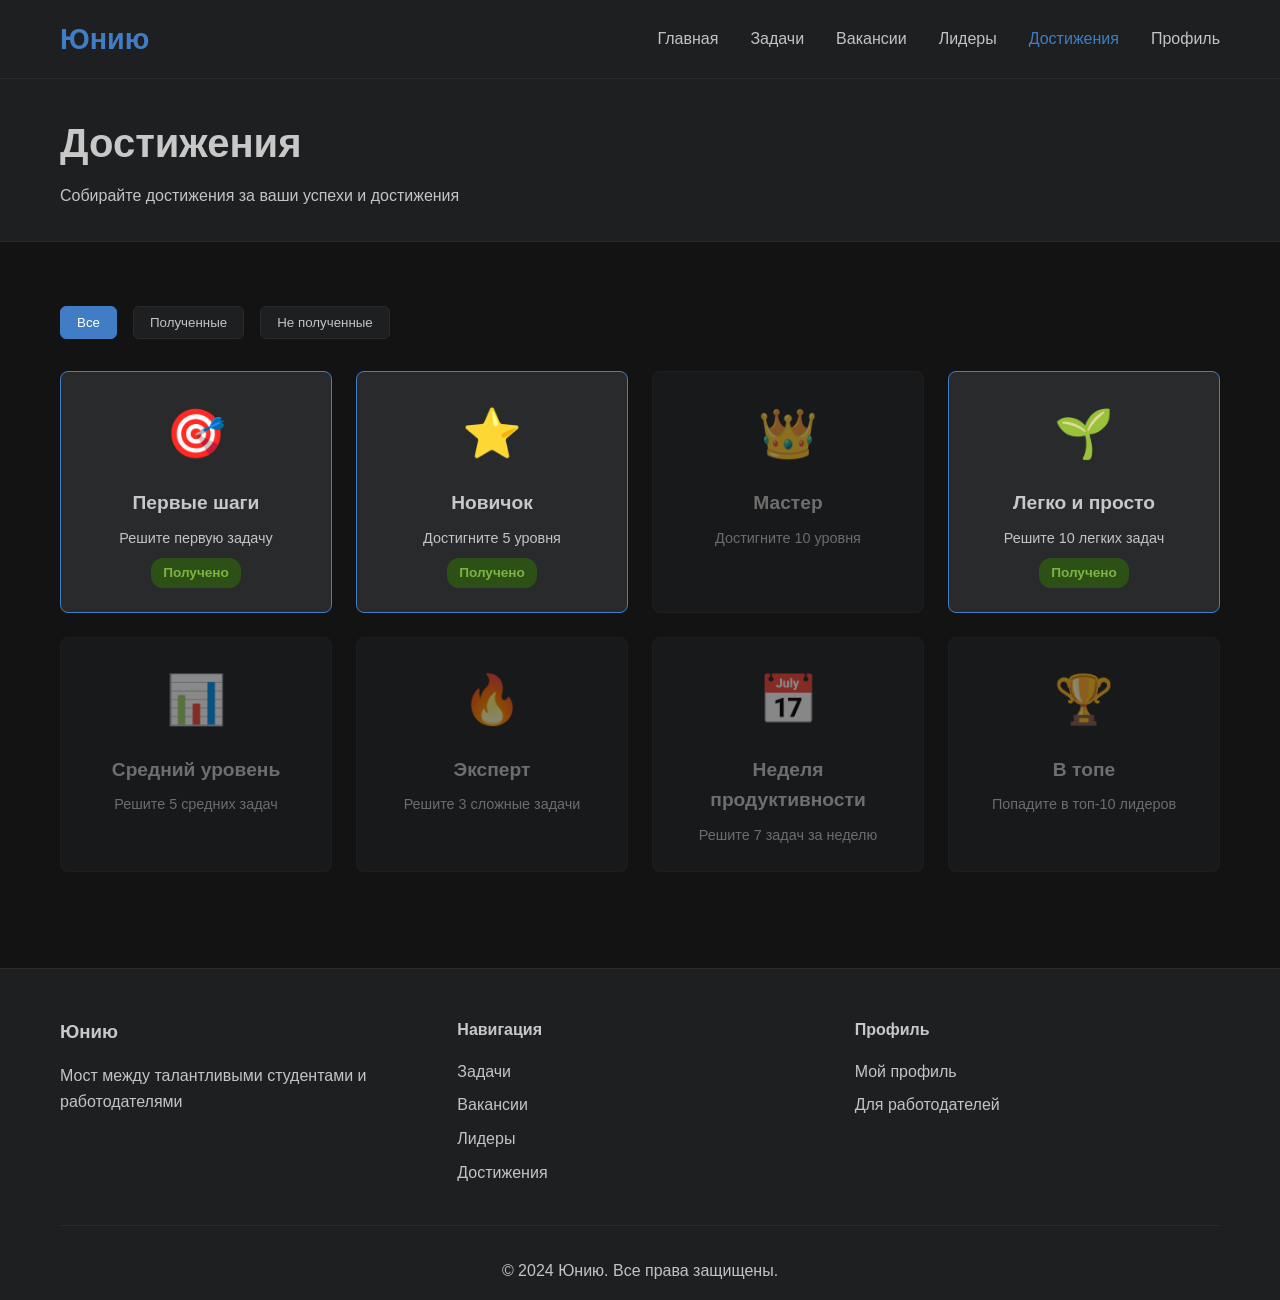
==== achievements.html @ 46f76412 "init commit" ====
<!DOCTYPE html>
<html lang="ru">
<head>
    <meta charset="UTF-8">
    <meta name="viewport" content="width=device-width, initial-scale=1.0">
    <title>Достижения - Юнию</title>
    <link rel="stylesheet" href="styles.css">
</head>
<body>
    <header class="header">
        <div class="container">
            <div class="header-content">
                <div class="logo">
                    <h1>Юнию</h1>
                </div>
                <nav class="nav">
                    <a href="index.html" class="nav-link">Главная</a>
                    <a href="tasks.html" class="nav-link">Задачи</a>
                    <a href="vacancies.html" class="nav-link">Вакансии</a>
                    <a href="leaderboard.html" class="nav-link">Лидеры</a>
                    <a href="achievements.html" class="nav-link active">Достижения</a>
                    <a href="profile.html" class="nav-link">Профиль</a>
                </nav>
            </div>
        </div>
    </header>

    <main>
        <div class="page-header">
            <div class="container">
                <h1>Достижения</h1>
                <p>Собирайте достижения за ваши успехи и достижения</p>
            </div>
        </div>

        <div class="content-section">
            <div class="container">
                <div class="leaderboard-filters">
                    <button class="filter-btn active" data-filter="all">Все</button>
                    <button class="filter-btn" data-filter="unlocked">Полученные</button>
                    <button class="filter-btn" data-filter="locked">Не полученные</button>
                </div>

                <div class="achievements-grid" id="achievements-container">
                    <!-- Загрузка через JS -->
                </div>
            </div>
        </div>
    </main>

    <footer class="footer">
        <div class="container">
            <div class="footer-content">
                <div class="footer-section">
                    <h3>Юнию</h3>
                    <p>Мост между талантливыми студентами и работодателями</p>
                </div>
                <div class="footer-section">
                    <h4>Навигация</h4>
                    <a href="tasks.html">Задачи</a>
                    <a href="vacancies.html">Вакансии</a>
                    <a href="leaderboard.html">Лидеры</a>
                    <a href="achievements.html">Достижения</a>
                </div>
                <div class="footer-section">
                    <h4>Профиль</h4>
                    <a href="profile.html">Мой профиль</a>
                    <a href="employer-profile.html">Для работодателей</a>
                </div>
            </div>
            <div class="footer-bottom">
                <p>&copy; 2024 Юнию. Все права защищены.</p>
            </div>
        </div>
    </footer>

    <script src="data.js"></script>
    <script src="script.js"></script>
    <script>
        document.addEventListener('DOMContentLoaded', function() {
            renderAchievements('all');
            setupFilters();
        });

        function renderAchievements(filter) {
            let achievements = appData.achievements;

            if (filter === 'unlocked') {
                achievements = achievements.filter(a => a.unlocked);
            } else if (filter === 'locked') {
                achievements = achievements.filter(a => !a.unlocked);
            }

            const container = document.getElementById('achievements-container');
            container.innerHTML = achievements.map(achievement => `
                <div class="achievement-card ${achievement.unlocked ? 'unlocked' : 'locked'}">
                    <div class="achievement-icon">${achievement.icon}</div>
                    <h3 class="achievement-title">${achievement.title}</h3>
                    <p class="achievement-desc">${achievement.description}</p>
                    ${achievement.unlocked ? '<span class="badge badge-success" style="margin-top: 0.5rem;">Получено</span>' : ''}
                </div>
            `).join('');
        }

        function setupFilters() {
            const filterBtns = document.querySelectorAll('.filter-btn');
            filterBtns.forEach(btn => {
                btn.addEventListener('click', function() {
                    filterBtns.forEach(b => b.classList.remove('active'));
                    this.classList.add('active');
                    renderAchievements(this.dataset.filter);
                });
            });
        }
    </script>
</body>
</html>
---- styles.css ----
/* Reset and Base Styles */
* {
    margin: 0;
    padding: 0;
    box-sizing: border-box;
}

:root {
    --accent: #407dc4;
    --bg-black: #131314;
    --dark-gray-1: #1e1f20;
    --dark-gray-2: #282a2c;
    --gray-white: #c2c5c3;
    --white: #c8c8c9;
}

body {
    font-family: -apple-system, BlinkMacSystemFont, 'Segoe UI', Roboto, Oxygen, Ubuntu, Cantarell, sans-serif;
    background-color: var(--bg-black);
    color: var(--white);
    line-height: 1.6;
    min-height: 100vh;
}

.container {
    max-width: 1200px;
    margin: 0 auto;
    padding: 0 20px;
}

/* Header */
.header {
    background-color: var(--dark-gray-1);
    border-bottom: 1px solid var(--dark-gray-2);
    padding: 1rem 0;
    position: sticky;
    top: 0;
    z-index: 100;
}

.header-content {
    display: flex;
    justify-content: space-between;
    align-items: center;
}

.logo h1 {
    color: var(--accent);
    font-size: 1.8rem;
    font-weight: bold;
}

.nav {
    display: flex;
    gap: 2rem;
}

.nav-link {
    color: var(--gray-white);
    text-decoration: none;
    transition: color 0.3s;
    font-weight: 500;
}

.nav-link:hover,
.nav-link.active {
    color: var(--accent);
}

/* Buttons */
.btn {
    display: inline-block;
    padding: 0.75rem 1.5rem;
    border-radius: 6px;
    text-decoration: none;
    font-weight: 600;
    transition: all 0.3s;
    border: none;
    cursor: pointer;
    font-size: 1rem;
}

.btn-primary {
    background-color: var(--accent);
    color: white;
}

.btn-primary:hover {
    background-color: #3569a8;
    transform: translateY(-2px);
}

.btn-secondary {
    background-color: var(--dark-gray-2);
    color: var(--white);
    border: 1px solid var(--dark-gray-2);
}

.btn-secondary:hover {
    background-color: var(--dark-gray-1);
    border-color: var(--accent);
}

.btn-outline {
    background-color: transparent;
    border: 1px solid var(--accent);
    color: var(--accent);
}

.btn-outline:hover {
    background-color: var(--accent);
    color: white;
}

/* Hero Section */
.hero {
    padding: 4rem 0;
    background: linear-gradient(135deg, var(--dark-gray-1) 0%, var(--bg-black) 100%);
}

.hero-content {
    text-align: center;
    max-width: 800px;
    margin: 0 auto;
}

.hero-title {
    font-size: 3rem;
    margin-bottom: 1rem;
    color: var(--white);
    line-height: 1.2;
}

.hero-subtitle {
    font-size: 1.25rem;
    color: var(--gray-white);
    margin-bottom: 2rem;
}

.hero-buttons {
    display: flex;
    gap: 1rem;
    justify-content: center;
    flex-wrap: wrap;
}

/* Features Section */
.features {
    padding: 4rem 0;
}

.section-title {
    text-align: center;
    font-size: 2.5rem;
    margin-bottom: 3rem;
    color: var(--white);
}

.features-grid {
    display: grid;
    grid-template-columns: repeat(auto-fit, minmax(300px, 1fr));
    gap: 2rem;
}

.feature-card {
    background-color: var(--dark-gray-1);
    padding: 2rem;
    border-radius: 8px;
    border: 1px solid var(--dark-gray-2);
    transition: transform 0.3s, border-color 0.3s;
}

.feature-card:hover {
    transform: translateY(-5px);
    border-color: var(--accent);
}

.feature-icon {
    font-size: 3rem;
    margin-bottom: 1rem;
}

.feature-card h3 {
    color: var(--white);
    margin-bottom: 0.5rem;
    font-size: 1.5rem;
}

.feature-card p {
    color: var(--gray-white);
}

/* How It Works */
.how-it-works {
    padding: 4rem 0;
    background-color: var(--dark-gray-1);
}

.steps {
    display: grid;
    grid-template-columns: repeat(auto-fit, minmax(250px, 1fr));
    gap: 2rem;
}

.step {
    text-align: center;
    padding: 2rem;
}

.step-number {
    width: 60px;
    height: 60px;
    background-color: var(--accent);
    border-radius: 50%;
    display: flex;
    align-items: center;
    justify-content: center;
    font-size: 1.5rem;
    font-weight: bold;
    margin: 0 auto 1rem;
    color: white;
}

.step h3 {
    color: var(--white);
    margin-bottom: 0.5rem;
}

.step p {
    color: var(--gray-white);
}

/* Stats Section */
.stats {
    padding: 4rem 0;
}

.stats-grid {
    display: grid;
    grid-template-columns: repeat(auto-fit, minmax(200px, 1fr));
    gap: 2rem;
}

.stat-item {
    text-align: center;
    padding: 2rem;
    background-color: var(--dark-gray-1);
    border-radius: 8px;
    border: 1px solid var(--dark-gray-2);
}

.stat-number {
    font-size: 3rem;
    font-weight: bold;
    color: var(--accent);
    margin-bottom: 0.5rem;
}

.stat-label {
    color: var(--gray-white);
    font-size: 1.1rem;
}

/* Cards */
.card {
    background-color: var(--dark-gray-1);
    border: 1px solid var(--dark-gray-2);
    border-radius: 8px;
    padding: 1.5rem;
    transition: all 0.3s;
}

.card:hover {
    border-color: var(--accent);
    transform: translateY(-3px);
}

.card-title {
    color: var(--white);
    font-size: 1.5rem;
    margin-bottom: 0.5rem;
}

.card-subtitle {
    color: var(--gray-white);
    font-size: 0.9rem;
    margin-bottom: 1rem;
}

.card-content {
    color: var(--gray-white);
    margin-bottom: 1rem;
}

/* Task Cards */
.task-card {
    background-color: var(--dark-gray-1);
    border: 1px solid var(--dark-gray-2);
    border-radius: 8px;
    padding: 1.5rem;
    margin-bottom: 1.5rem;
    transition: all 0.3s;
}

.task-card:hover {
    border-color: var(--accent);
    transform: translateX(5px);
}

.task-header {
    display: flex;
    justify-content: space-between;
    align-items: start;
    margin-bottom: 1rem;
}

.task-title {
    color: var(--white);
    font-size: 1.3rem;
    margin-bottom: 0.5rem;
}

.task-company {
    color: var(--accent);
    font-size: 0.9rem;
}

.task-difficulty {
    padding: 0.25rem 0.75rem;
    border-radius: 12px;
    font-size: 0.85rem;
    font-weight: 600;
}

.difficulty-easy {
    background-color: #2d5016;
    color: #7cb342;
}

.difficulty-medium {
    background-color: #5d4037;
    color: #ff9800;
}

.difficulty-hard {
    background-color: #b71c1c;
    color: #ef5350;
}

.task-meta {
    display: flex;
    gap: 1.5rem;
    margin-top: 1rem;
    color: var(--gray-white);
    font-size: 0.9rem;
}

.task-meta span {
    display: flex;
    align-items: center;
    gap: 0.5rem;
}

/* Profile */
.profile-header {
    background-color: var(--dark-gray-1);
    padding: 3rem 0;
    border-bottom: 1px solid var(--dark-gray-2);
}

.profile-info {
    display: flex;
    gap: 2rem;
    align-items: center;
}

.avatar {
    width: 120px;
    height: 120px;
    border-radius: 50%;
    background-color: var(--accent);
    display: flex;
    align-items: center;
    justify-content: center;
    font-size: 3rem;
    color: white;
    border: 3px solid var(--dark-gray-2);
}

.profile-details h2 {
    color: var(--white);
    font-size: 2rem;
    margin-bottom: 0.5rem;
}

.profile-stats {
    display: flex;
    gap: 2rem;
    margin-top: 1rem;
}

.profile-stat {
    text-align: center;
}

.profile-stat-value {
    font-size: 1.5rem;
    font-weight: bold;
    color: var(--accent);
}

.profile-stat-label {
    color: var(--gray-white);
    font-size: 0.9rem;
}

/* Leaderboard */
.leaderboard-table {
    width: 100%;
    border-collapse: collapse;
    background-color: var(--dark-gray-1);
    border-radius: 8px;
    overflow: hidden;
}

.leaderboard-table th {
    background-color: var(--dark-gray-2);
    color: var(--white);
    padding: 1rem;
    text-align: left;
    font-weight: 600;
}

.leaderboard-table td {
    padding: 1rem;
    border-bottom: 1px solid var(--dark-gray-2);
    color: var(--gray-white);
}

.leaderboard-table tr:hover {
    background-color: var(--dark-gray-2);
}

.leaderboard-rank {
    font-weight: bold;
    color: var(--accent);
    width: 60px;
}

.leaderboard-filters {
    display: flex;
    gap: 1rem;
    margin-bottom: 2rem;
    flex-wrap: wrap;
}

.filter-btn {
    padding: 0.5rem 1rem;
    background-color: var(--dark-gray-1);
    border: 1px solid var(--dark-gray-2);
    color: var(--gray-white);
    border-radius: 6px;
    cursor: pointer;
    transition: all 0.3s;
}

.filter-btn:hover,
.filter-btn.active {
    background-color: var(--accent);
    border-color: var(--accent);
    color: white;
}

/* Achievements */
.achievements-grid {
    display: grid;
    grid-template-columns: repeat(auto-fill, minmax(250px, 1fr));
    gap: 1.5rem;
}

.achievement-card {
    background-color: var(--dark-gray-1);
    border: 1px solid var(--dark-gray-2);
    border-radius: 8px;
    padding: 1.5rem;
    text-align: center;
    transition: all 0.3s;
}

.achievement-card.unlocked {
    border-color: var(--accent);
    background-color: var(--dark-gray-2);
}

.achievement-card.locked {
    opacity: 0.5;
}

.achievement-icon {
    font-size: 3rem;
    margin-bottom: 1rem;
}

.achievement-title {
    color: var(--white);
    font-size: 1.2rem;
    margin-bottom: 0.5rem;
}

.achievement-desc {
    color: var(--gray-white);
    font-size: 0.9rem;
}

/* Vacancies */
.vacancy-card {
    background-color: var(--dark-gray-1);
    border: 1px solid var(--dark-gray-2);
    border-radius: 8px;
    padding: 1.5rem;
    margin-bottom: 1.5rem;
    transition: all 0.3s;
}

.vacancy-card:hover {
    border-color: var(--accent);
    transform: translateX(5px);
}

.vacancy-header {
    display: flex;
    justify-content: space-between;
    align-items: start;
    margin-bottom: 1rem;
}

.vacancy-title {
    color: var(--white);
    font-size: 1.3rem;
    margin-bottom: 0.5rem;
}

.vacancy-company {
    color: var(--accent);
    font-size: 1rem;
}

.vacancy-salary {
    color: var(--accent);
    font-weight: bold;
    font-size: 1.2rem;
}

.vacancy-tags {
    display: flex;
    gap: 0.5rem;
    flex-wrap: wrap;
    margin-top: 1rem;
}

.tag {
    padding: 0.25rem 0.75rem;
    background-color: var(--dark-gray-2);
    border-radius: 12px;
    font-size: 0.85rem;
    color: var(--gray-white);
}

/* Forms */
.form-group {
    margin-bottom: 1.5rem;
}

.form-label {
    display: block;
    color: var(--white);
    margin-bottom: 0.5rem;
    font-weight: 500;
}

.form-input,
.form-textarea,
.form-select {
    width: 100%;
    padding: 0.75rem;
    background-color: var(--dark-gray-2);
    border: 1px solid var(--dark-gray-2);
    border-radius: 6px;
    color: var(--white);
    font-size: 1rem;
    font-family: inherit;
}

.form-input:focus,
.form-textarea:focus,
.form-select:focus {
    outline: none;
    border-color: var(--accent);
}

.form-textarea {
    resize: vertical;
    min-height: 120px;
}

/* Footer */
.footer {
    background-color: var(--dark-gray-1);
    border-top: 1px solid var(--dark-gray-2);
    padding: 3rem 0 1rem;
    margin-top: 4rem;
}

.footer-content {
    display: grid;
    grid-template-columns: repeat(auto-fit, minmax(250px, 1fr));
    gap: 2rem;
    margin-bottom: 2rem;
}

.footer-section h3,
.footer-section h4 {
    color: var(--white);
    margin-bottom: 1rem;
}

.footer-section a {
    display: block;
    color: var(--gray-white);
    text-decoration: none;
    margin-bottom: 0.5rem;
    transition: color 0.3s;
}

.footer-section a:hover {
    color: var(--accent);
}

.footer-section p {
    color: var(--gray-white);
}

.footer-bottom {
    text-align: center;
    padding-top: 2rem;
    border-top: 1px solid var(--dark-gray-2);
    color: var(--gray-white);
}

/* Page Header */
.page-header {
    background-color: var(--dark-gray-1);
    padding: 2rem 0;
    border-bottom: 1px solid var(--dark-gray-2);
    margin-bottom: 2rem;
}

.page-header h1 {
    color: var(--white);
    font-size: 2.5rem;
    margin-bottom: 0.5rem;
}

.page-header p {
    color: var(--gray-white);
}

/* Content Section */
.content-section {
    padding: 2rem 0;
}

/* Badge */
.badge {
    display: inline-block;
    padding: 0.25rem 0.75rem;
    border-radius: 12px;
    font-size: 0.85rem;
    font-weight: 600;
}

.badge-success {
    background-color: #2d5016;
    color: #7cb342;
}

.badge-warning {
    background-color: #5d4037;
    color: #ff9800;
}

.badge-danger {
    background-color: #b71c1c;
    color: #ef5350;
}

.badge-info {
    background-color: #1565c0;
    color: #64b5f6;
}

/* Progress Bar */
.progress-bar {
    width: 100%;
    height: 8px;
    background-color: var(--dark-gray-2);
    border-radius: 4px;
    overflow: hidden;
    margin: 0.5rem 0;
}

.progress-fill {
    height: 100%;
    background-color: var(--accent);
    transition: width 0.3s;
}

/* Level Display */
.level-display {
    display: inline-flex;
    align-items: center;
    gap: 0.5rem;
    padding: 0.5rem 1rem;
    background-color: var(--dark-gray-2);
    border-radius: 6px;
}

.level-number {
    font-size: 1.5rem;
    font-weight: bold;
    color: var(--accent);
}

.level-label {
    color: var(--gray-white);
}

/* Responsive */
@media (max-width: 768px) {
    .header-content {
        flex-direction: column;
        gap: 1rem;
    }

    .nav {
        flex-wrap: wrap;
        justify-content: center;
    }

    .hero-title {
        font-size: 2rem;
    }

    .hero-buttons {
        flex-direction: column;
    }

    .profile-info {
        flex-direction: column;
        text-align: center;
    }

    .task-header,
    .vacancy-header {
        flex-direction: column;
    }
}
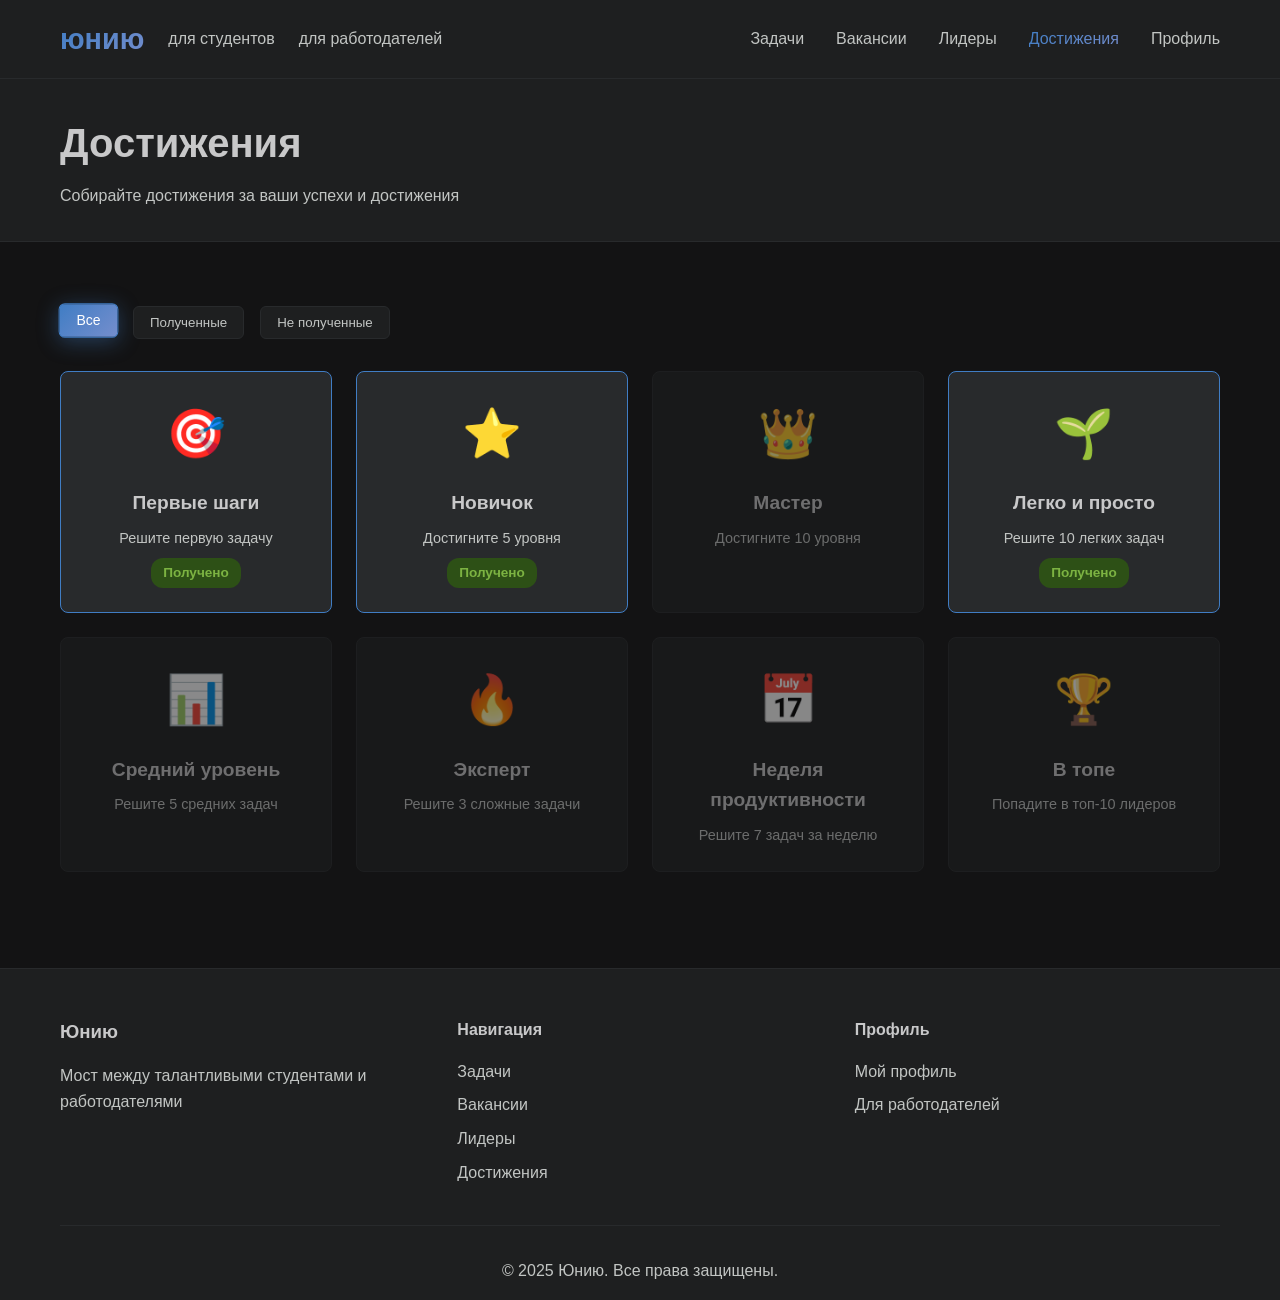
==== commit 003ae5c1: "change design" ====
--- a/achievements.html
+++ b/achievements.html
@@ -10,11 +10,14 @@
     <header class="header">
         <div class="container">
             <div class="header-content">
-                <div class="logo">
-                    <h1>Юнию</h1>
+                <div class="logo" style="display: flex; align-items: center; gap: 1.5rem;">
+                    <h1>юнию</h1>
+                    <div style="display: flex; gap: 1.5rem; align-items: center;">
+                        <a href="index.html" class="nav-link">для студентов</a>
+                        <a href="employer-dashboard.html" class="nav-link">для работодателей</a>
+                    </div>
                 </div>
                 <nav class="nav">
-                    <a href="index.html" class="nav-link">Главная</a>
                     <a href="tasks.html" class="nav-link">Задачи</a>
                     <a href="vacancies.html" class="nav-link">Вакансии</a>
                     <a href="leaderboard.html" class="nav-link">Лидеры</a>
@@ -65,11 +68,11 @@
                 <div class="footer-section">
                     <h4>Профиль</h4>
                     <a href="profile.html">Мой профиль</a>
-                    <a href="employer-profile.html">Для работодателей</a>
+                    <a href="employer-dashboard.html">Для работодателей</a>
                 </div>
             </div>
             <div class="footer-bottom">
-                <p>&copy; 2024 Юнию. Все права защищены.</p>
+                <p>&copy; 2025 Юнию. Все права защищены.</p>
             </div>
         </div>
     </footer>
--- a/styles.css
+++ b/styles.css
@@ -7,6 +7,7 @@
 
 :root {
     --accent: #407dc4;
+    --accent-gradient: linear-gradient(135deg, #407dc4 0%, #758ECD 100%);
     --bg-black: #131314;
     --dark-gray-1: #1e1f20;
     --dark-gray-2: #282a2c;
@@ -45,7 +46,10 @@
 }
 
 .logo h1 {
-    color: var(--accent);
+    background: var(--accent-gradient);
+    -webkit-background-clip: text;
+    -webkit-text-fill-color: transparent;
+    background-clip: text;
     font-size: 1.8rem;
     font-weight: bold;
 }
@@ -64,7 +68,10 @@
 
 .nav-link:hover,
 .nav-link.active {
-    color: var(--accent);
+    background: var(--accent-gradient);
+    -webkit-background-clip: text;
+    -webkit-text-fill-color: transparent;
+    background-clip: text;
 }
 
 /* Buttons */
@@ -81,13 +88,31 @@
 }
 
 .btn-primary {
-    background-color: var(--accent);
+    background: var(--accent-gradient);
     color: white;
+    position: relative;
+    overflow: hidden;
+}
+
+.btn-primary::before {
+    content: '';
+    position: absolute;
+    top: 0;
+    left: 0;
+    right: 0;
+    bottom: 0;
+    background: rgba(255, 255, 255, 0.1);
+    opacity: 0;
+    transition: opacity 0.3s;
+}
+
+.btn-primary:hover::before {
+    opacity: 1;
 }
 
 .btn-primary:hover {
-    background-color: #3569a8;
-    transform: translateY(-2px);
+    transform: translateY(-2px) scale(1.02);
+    box-shadow: 0 4px 20px rgba(64, 125, 196, 0.4);
 }
 
 .btn-secondary {
@@ -99,6 +124,8 @@
 .btn-secondary:hover {
     background-color: var(--dark-gray-1);
     border-color: var(--accent);
+    box-shadow: 0 4px 20px rgba(64, 125, 196, 0.3);
+    transform: translateY(-2px) scale(1.02);
 }
 
 .btn-outline {
@@ -108,8 +135,13 @@
 }
 
 .btn-outline:hover {
-    background-color: var(--accent);
+    box-shadow: 0 4px 20px rgba(64, 125, 196, 0.3);
+}
+
+.btn-outline:hover {
+    background: var(--accent-gradient);
     color: white;
+    transform: translateY(-2px) scale(1.02);
 }
 
 /* Hero Section */
@@ -171,8 +203,9 @@
 }
 
 .feature-card:hover {
-    transform: translateY(-5px);
+    transform: translateY(-5px) scale(1.02);
     border-color: var(--accent);
+    box-shadow: 0 4px 20px rgba(64, 125, 196, 0.3);
 }
 
 .feature-icon {
@@ -210,7 +243,7 @@
 .step-number {
     width: 60px;
     height: 60px;
-    background-color: var(--accent);
+    background: var(--accent-gradient);
     border-radius: 50%;
     display: flex;
     align-items: center;
@@ -219,6 +252,15 @@
     font-weight: bold;
     margin: 0 auto 1rem;
     color: white;
+    transition: transform 0.3s;
+}
+
+.step-number:hover {
+    box-shadow: 0 4px 20px rgba(64, 125, 196, 0.4);
+}
+
+.step-number:hover {
+    transform: scale(1.1);
 }
 
 .step h3 {
@@ -252,7 +294,10 @@
 .stat-number {
     font-size: 3rem;
     font-weight: bold;
-    color: var(--accent);
+    background: var(--accent-gradient);
+    -webkit-background-clip: text;
+    -webkit-text-fill-color: transparent;
+    background-clip: text;
     margin-bottom: 0.5rem;
 }
 
@@ -272,7 +317,8 @@
 
 .card:hover {
     border-color: var(--accent);
-    transform: translateY(-3px);
+    transform: translateY(-3px) scale(1.01);
+    box-shadow: 0 4px 20px rgba(64, 125, 196, 0.3);
 }
 
 .card-title {
@@ -304,7 +350,8 @@
 
 .task-card:hover {
     border-color: var(--accent);
-    transform: translateX(5px);
+    transform: translateX(5px) scale(1.01);
+    box-shadow: 0 4px 20px rgba(64, 125, 196, 0.3);
 }
 
 .task-header {
@@ -321,7 +368,10 @@
 }
 
 .task-company {
-    color: var(--accent);
+    background: var(--accent-gradient);
+    -webkit-background-clip: text;
+    -webkit-text-fill-color: transparent;
+    background-clip: text;
     font-size: 0.9rem;
 }
 
@@ -378,7 +428,7 @@
     width: 120px;
     height: 120px;
     border-radius: 50%;
-    background-color: var(--accent);
+    background: var(--accent-gradient);
     display: flex;
     align-items: center;
     justify-content: center;
@@ -406,7 +456,10 @@
 .profile-stat-value {
     font-size: 1.5rem;
     font-weight: bold;
-    color: var(--accent);
+    background: var(--accent-gradient);
+    -webkit-background-clip: text;
+    -webkit-text-fill-color: transparent;
+    background-clip: text;
 }
 
 .profile-stat-label {
@@ -443,7 +496,10 @@
 
 .leaderboard-rank {
     font-weight: bold;
-    color: var(--accent);
+    background: var(--accent-gradient);
+    -webkit-background-clip: text;
+    -webkit-text-fill-color: transparent;
+    background-clip: text;
     width: 60px;
 }
 
@@ -464,11 +520,17 @@
     transition: all 0.3s;
 }
 
+.filter-btn:hover {
+    box-shadow: 0 4px 20px rgba(64, 125, 196, 0.3);
+}
+
 .filter-btn:hover,
 .filter-btn.active {
-    background-color: var(--accent);
+    background: var(--accent-gradient);
     border-color: var(--accent);
     color: white;
+    transform: translateY(-2px) scale(1.05);
+    box-shadow: 0 4px 20px rgba(64, 125, 196, 0.4);
 }
 
 /* Achievements */
@@ -492,6 +554,11 @@
     background-color: var(--dark-gray-2);
 }
 
+.achievement-card:hover {
+    transform: translateY(-3px) scale(1.02);
+    box-shadow: 0 4px 20px rgba(64, 125, 196, 0.3);
+}
+
 .achievement-card.locked {
     opacity: 0.5;
 }
@@ -524,7 +591,8 @@
 
 .vacancy-card:hover {
     border-color: var(--accent);
-    transform: translateX(5px);
+    transform: translateX(5px) scale(1.01);
+    box-shadow: 0 4px 20px rgba(64, 125, 196, 0.3);
 }
 
 .vacancy-header {
@@ -541,12 +609,18 @@
 }
 
 .vacancy-company {
-    color: var(--accent);
+    background: var(--accent-gradient);
+    -webkit-background-clip: text;
+    -webkit-text-fill-color: transparent;
+    background-clip: text;
     font-size: 1rem;
 }
 
 .vacancy-salary {
-    color: var(--accent);
+    background: var(--accent-gradient);
+    -webkit-background-clip: text;
+    -webkit-text-fill-color: transparent;
+    background-clip: text;
     font-weight: bold;
     font-size: 1.2rem;
 }
@@ -596,6 +670,8 @@
 .form-select:focus {
     outline: none;
     border-color: var(--accent);
+    box-shadow: 0 0 0 3px rgba(64, 125, 196, 0.2);
+    transform: scale(1.01);
 }
 
 .form-textarea {
@@ -633,7 +709,10 @@
 }
 
 .footer-section a:hover {
-    color: var(--accent);
+    background: var(--accent-gradient);
+    -webkit-background-clip: text;
+    -webkit-text-fill-color: transparent;
+    background-clip: text;
 }
 
 .footer-section p {
@@ -711,7 +790,7 @@
 
 .progress-fill {
     height: 100%;
-    background-color: var(--accent);
+    background: var(--accent-gradient);
     transition: width 0.3s;
 }
 
@@ -728,11 +807,45 @@
 .level-number {
     font-size: 1.5rem;
     font-weight: bold;
-    color: var(--accent);
+    background: var(--accent-gradient);
+    -webkit-background-clip: text;
+    -webkit-text-fill-color: transparent;
+    background-clip: text;
 }
 
 .level-label {
     color: var(--gray-white);
+}
+
+/* Glass effect for interactive elements */
+.btn,
+.filter-btn,
+.card,
+.task-card,
+.vacancy-card,
+.feature-card,
+.achievement-card {
+    position: relative;
+}
+
+.btn::before,
+.filter-btn::before {
+    content: '';
+    position: absolute;
+    top: 0;
+    left: 0;
+    right: 0;
+    bottom: 0;
+    background: rgba(255, 255, 255, 0.05);
+    border-radius: inherit;
+    opacity: 0;
+    transition: opacity 0.3s;
+    pointer-events: none;
+}
+
+.btn:hover::before,
+.filter-btn:hover::before {
+    opacity: 1;
 }
 
 /* Responsive */
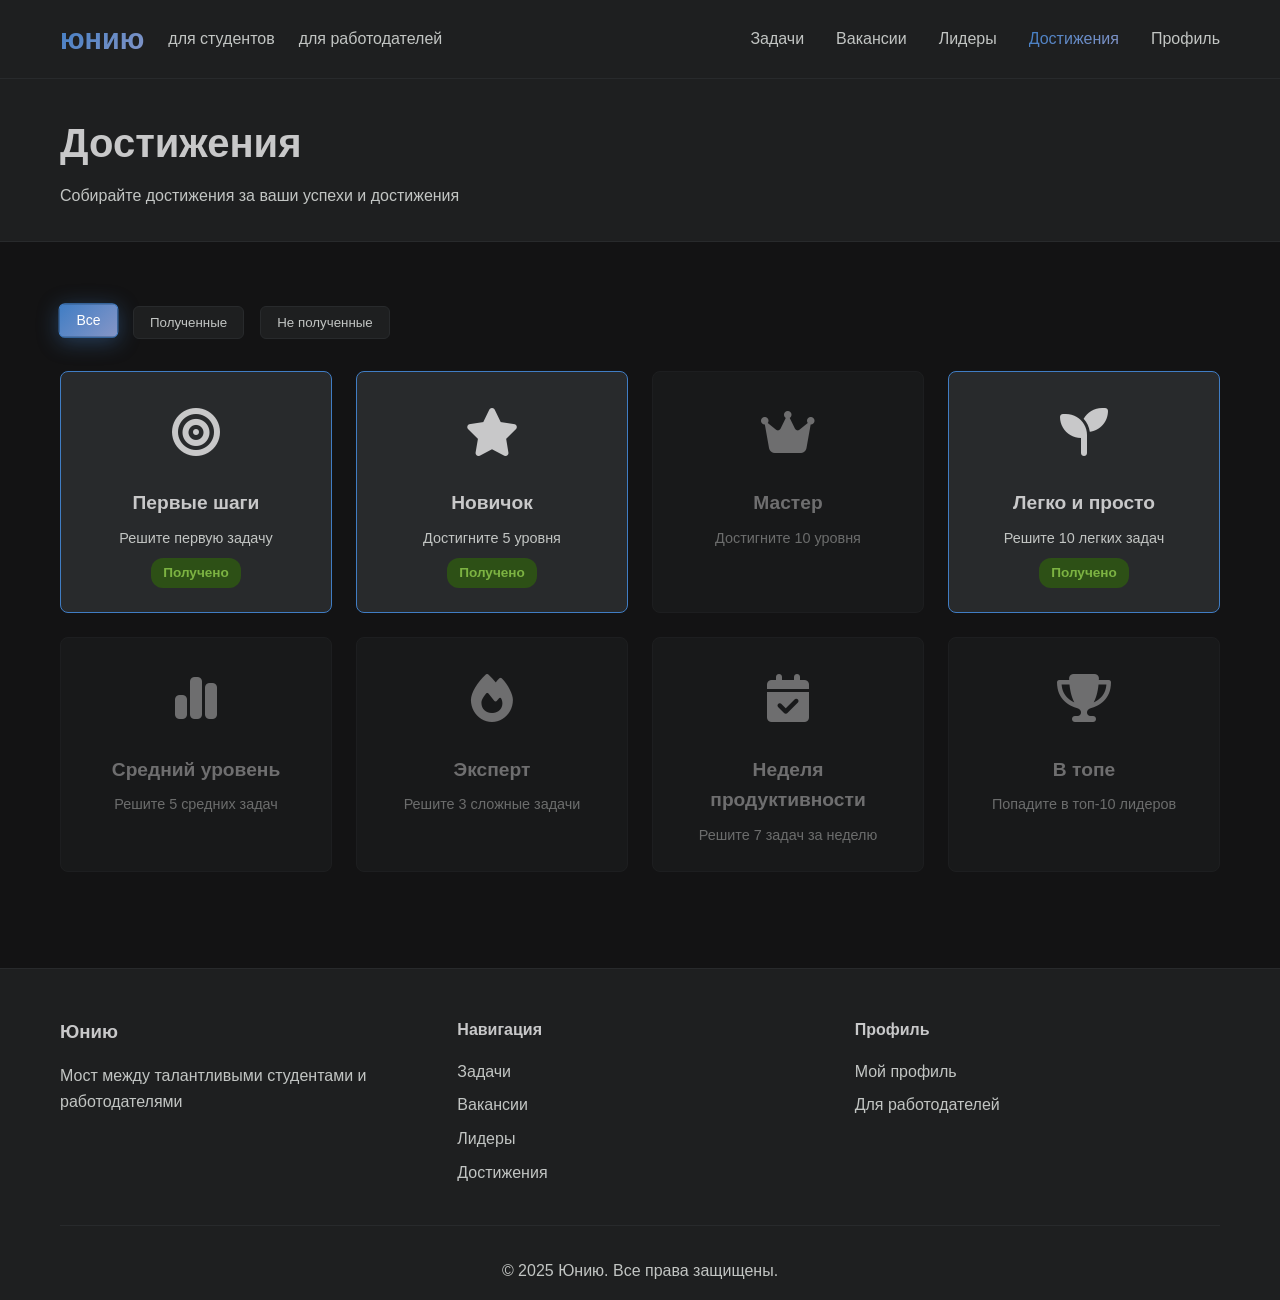
==== commit 36c46866: "change colors and some pages" ====
--- a/achievements.html
+++ b/achievements.html
@@ -1,11 +1,14 @@
 <!DOCTYPE html>
 <html lang="ru">
+
 <head>
     <meta charset="UTF-8">
     <meta name="viewport" content="width=device-width, initial-scale=1.0">
     <title>Достижения - Юнию</title>
     <link rel="stylesheet" href="styles.css">
+    <link rel="stylesheet" href="https://cdnjs.cloudflare.com/ajax/libs/font-awesome/6.4.0/css/all.min.css">
 </head>
+
 <body>
     <header class="header">
         <div class="container">
@@ -80,7 +83,7 @@
     <script src="data.js"></script>
     <script src="script.js"></script>
     <script>
-        document.addEventListener('DOMContentLoaded', function() {
+        document.addEventListener('DOMContentLoaded', function () {
             renderAchievements('all');
             setupFilters();
         });
@@ -108,7 +111,7 @@
         function setupFilters() {
             const filterBtns = document.querySelectorAll('.filter-btn');
             filterBtns.forEach(btn => {
-                btn.addEventListener('click', function() {
+                btn.addEventListener('click', function () {
                     filterBtns.forEach(b => b.classList.remove('active'));
                     this.classList.add('active');
                     renderAchievements(this.dataset.filter);
@@ -117,5 +120,5 @@
         }
     </script>
 </body>
-</html>
 
+</html>
--- a/styles.css
+++ b/styles.css
@@ -7,7 +7,7 @@
 
 :root {
     --accent: #407dc4;
-    --accent-gradient: linear-gradient(135deg, #407dc4 0%, #758ECD 100%);
+    --accent-gradient: linear-gradient(135deg, #407dc4 0%, #8696c7 100%);
     --bg-black: #131314;
     --dark-gray-1: #1e1f20;
     --dark-gray-2: #282a2c;
